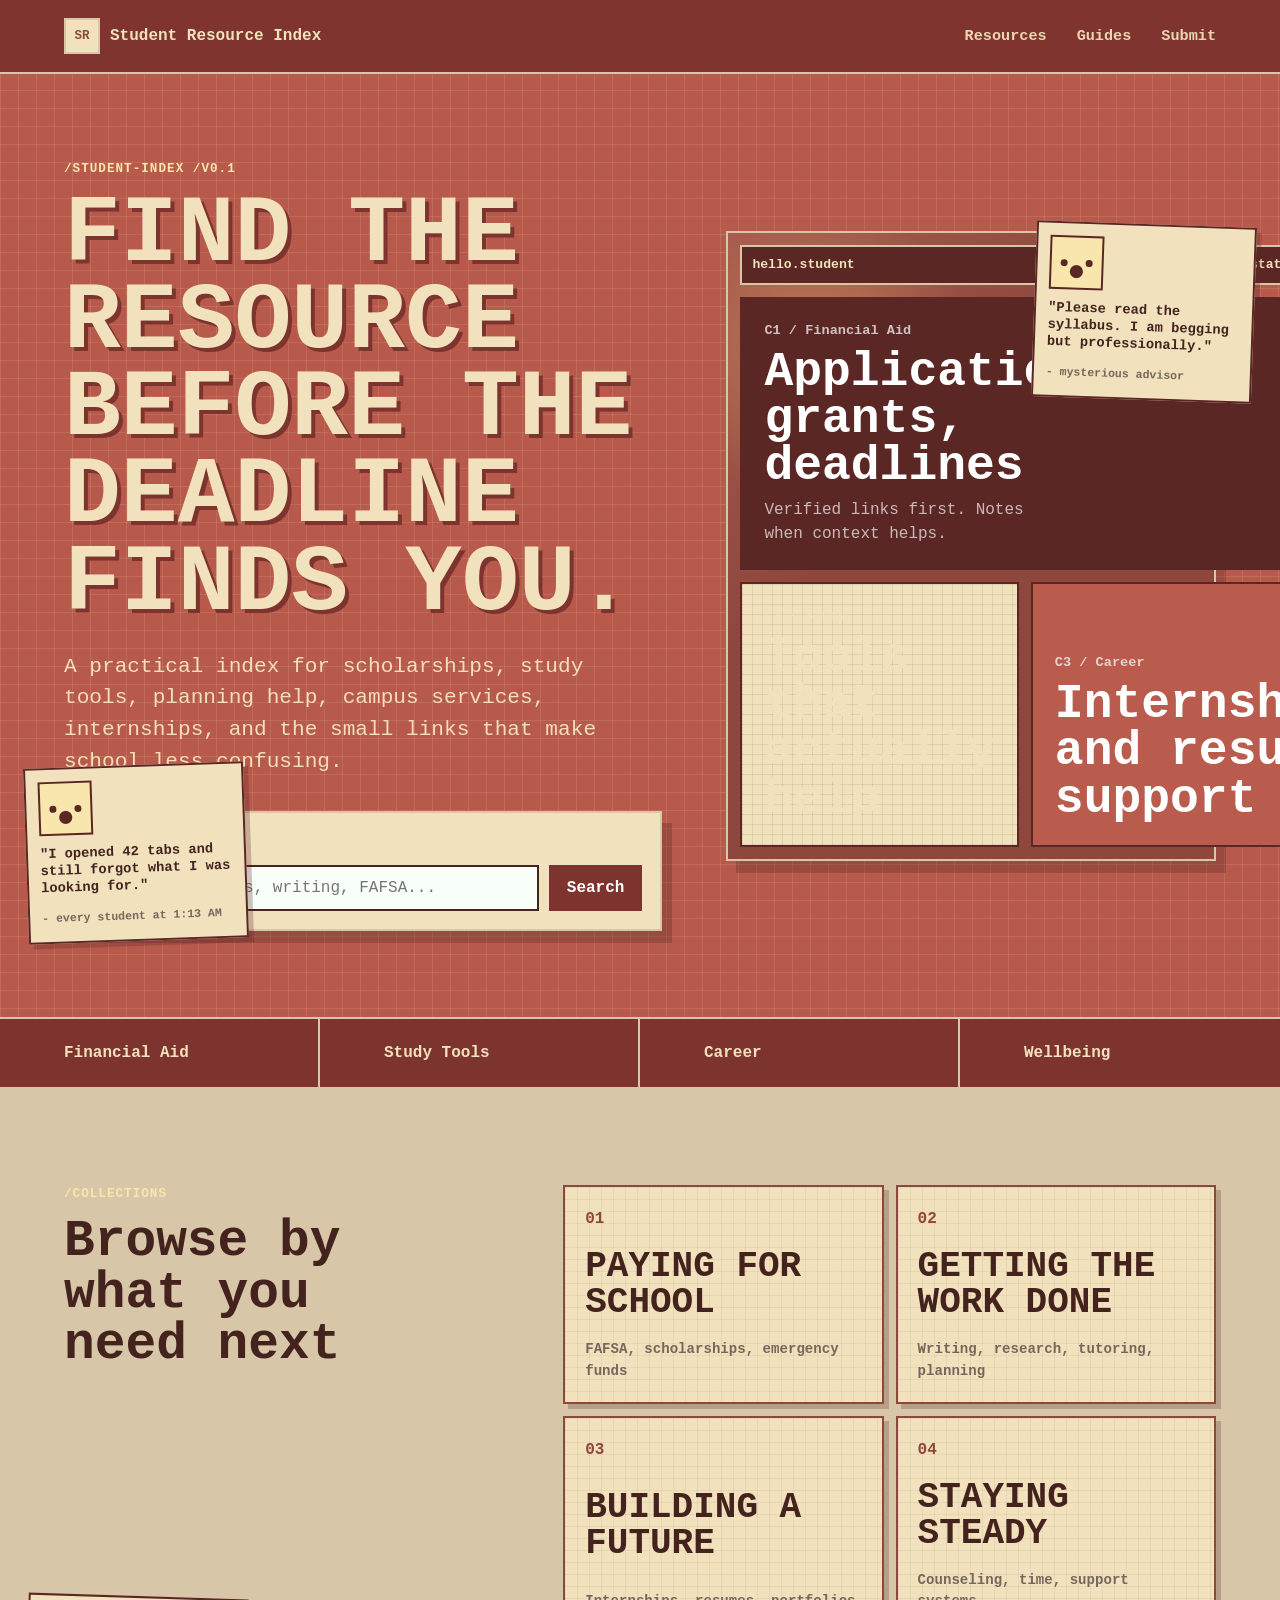
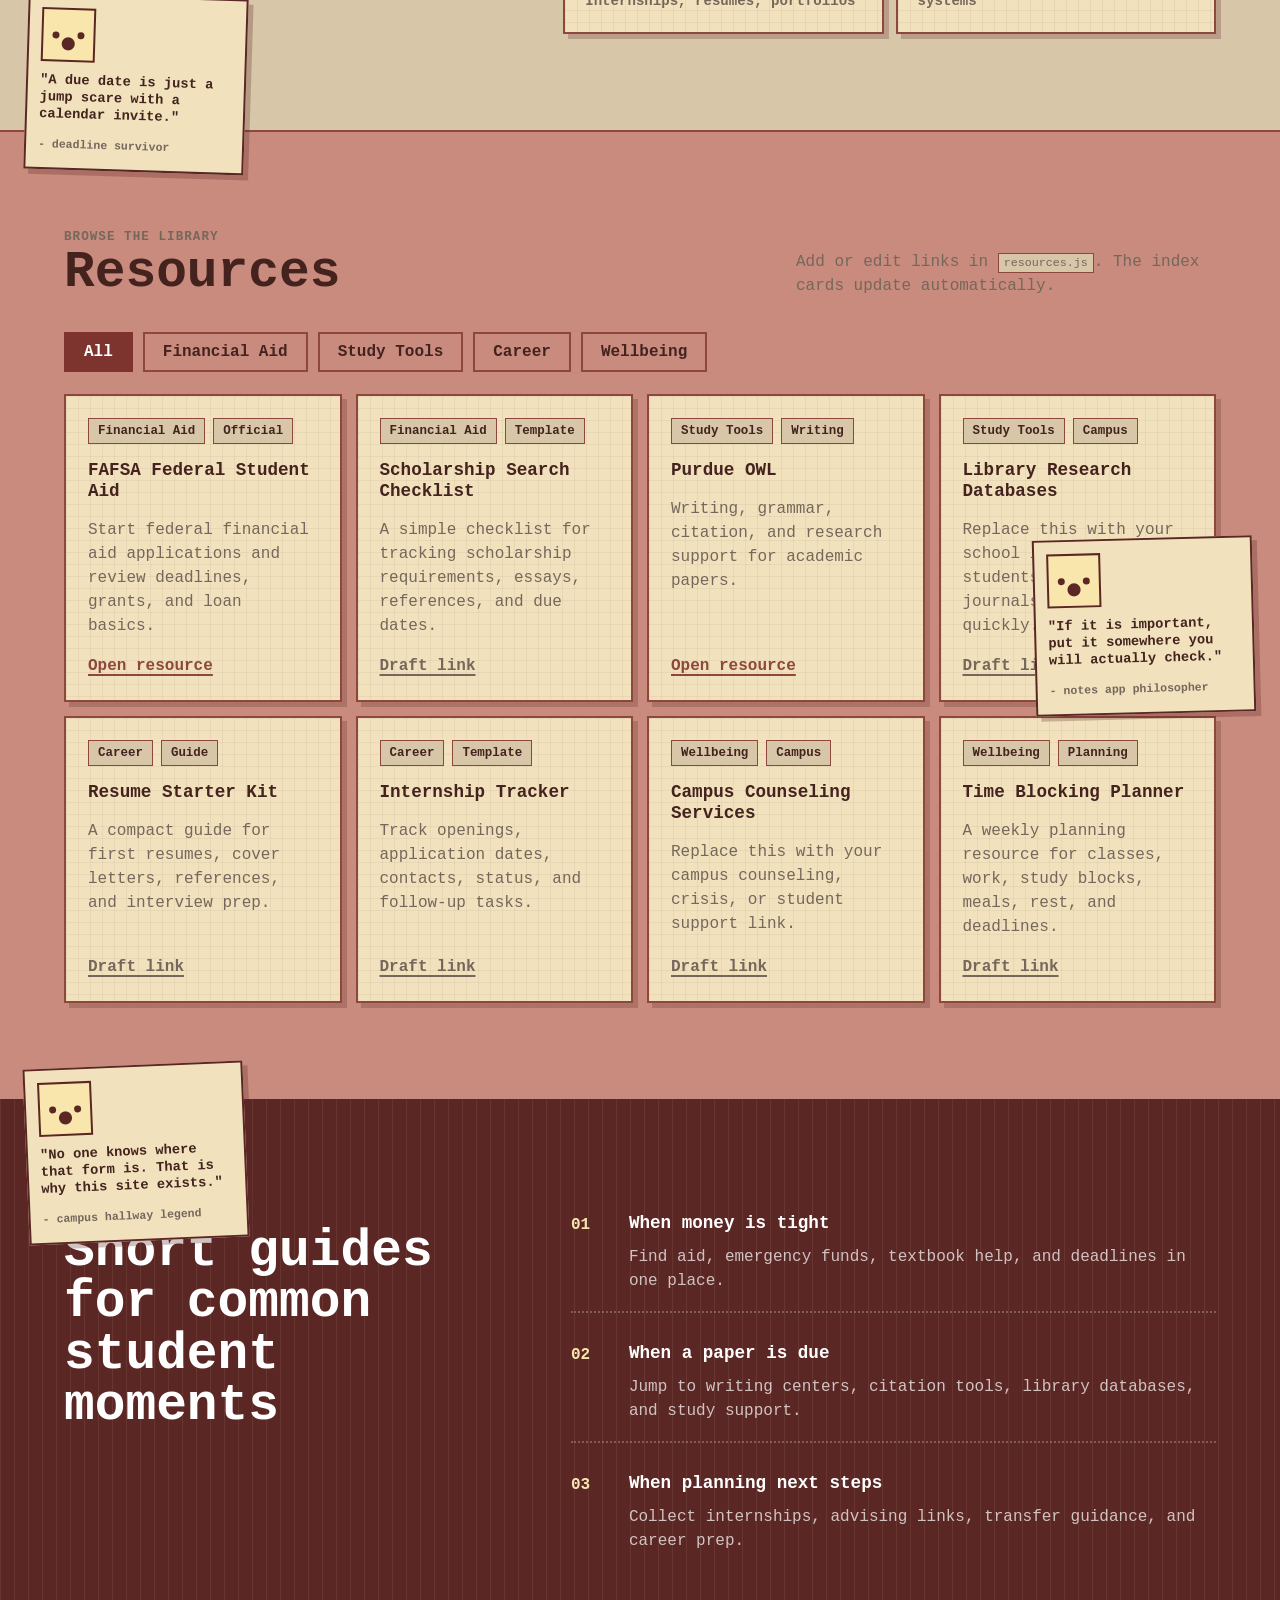
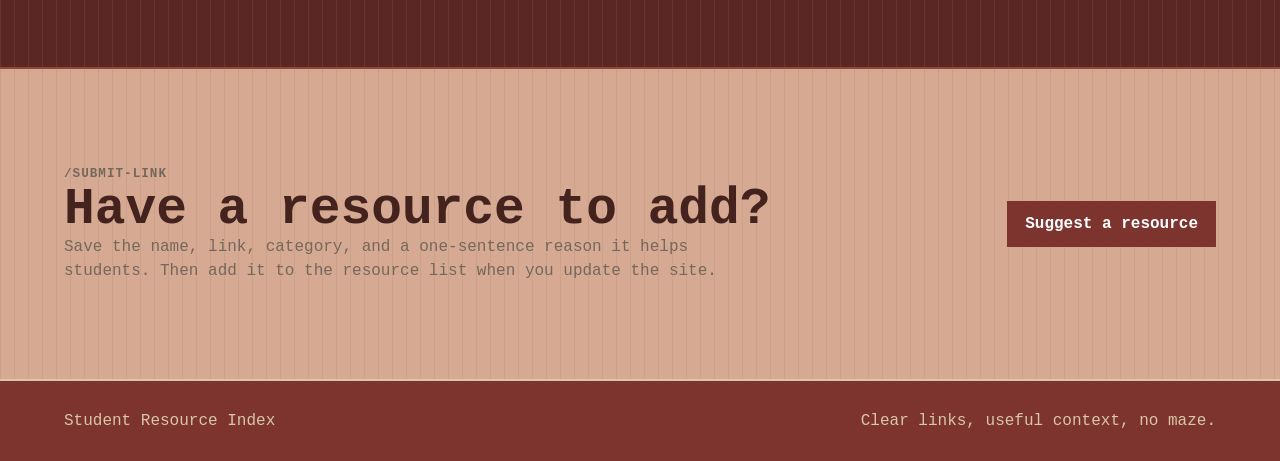
==== index.html @ ea6499f0 "Add files via upload" ====
<!doctype html>
<html lang="en">
  <head>
    <meta charset="utf-8">
    <meta name="viewport" content="width=device-width, initial-scale=1">
    <title>Student Resource Index</title>
    <meta
      name="description"
      content="A clear, searchable student resource index for classes, planning, financial aid, and campus life."
    >
    <link rel="stylesheet" href="styles.css">
  </head>
  <body>
    <header class="site-header">
      <a class="brand" href="#top" aria-label="Student Resource Library home">
        <span class="brand-mark" aria-hidden="true">SR</span>
        <span>Student Resource Index</span>
      </a>
      <nav class="top-nav" aria-label="Main navigation">
        <a href="#resources">Resources</a>
        <a href="#guides">Guides</a>
        <a href="#submit">Submit</a>
      </nav>
    </header>

    <main id="top">
      <section class="hero" aria-labelledby="hero-title">
        <div class="quote-slot quote-hero-left" data-quote-slot="hero-left"></div>
        <div class="hero-copy">
          <p class="eyebrow">/student-index /v0.1</p>
          <h1 id="hero-title">Find the resource before the deadline finds you.</h1>
          <p class="hero-text">
            A practical index for scholarships, study tools, planning help, campus services,
            internships, and the small links that make school less confusing.
          </p>
          <form class="search-panel" role="search">
            <label for="search">Search resources</label>
            <div class="search-row">
              <input id="search" name="search" type="search" placeholder="Try scholarships, writing, FAFSA..." autocomplete="off">
              <button type="submit">Search</button>
            </div>
          </form>
        </div>
        <div class="hero-visual" aria-label="Featured resource index cards">
          <div class="visual-window">
            <span>hello.student</span>
            <span>status: compiling</span>
          </div>
          <div class="visual-card visual-card-large">
            <span>C1 / Financial Aid</span>
            <strong>Applications, grants, deadlines</strong>
            <p>Verified links first. Notes when context helps.</p>
          </div>
          <div class="visual-stack">
            <div class="visual-card">
              <span>C2 / Study</span>
              <strong>Tools that actually help</strong>
            </div>
            <div class="visual-card accent">
              <span>C3 / Career</span>
              <strong>Internships and resume support</strong>
            </div>
          </div>
        </div>
        <div class="quote-slot quote-hero-right" data-quote-slot="hero-right"></div>
      </section>

      <section class="quick-links" aria-label="Popular topics">
        <a href="#resources" data-filter-link="Financial Aid">Financial Aid</a>
        <a href="#resources" data-filter-link="Study Tools">Study Tools</a>
        <a href="#resources" data-filter-link="Career">Career</a>
        <a href="#resources" data-filter-link="Wellbeing">Wellbeing</a>
      </section>

      <section class="collection-board" aria-labelledby="collections-title">
        <div class="quote-slot quote-collections-left" data-quote-slot="collections-left"></div>
        <div class="collection-heading">
          <p class="eyebrow">/collections</p>
          <h2 id="collections-title">Browse by what you need next</h2>
        </div>
        <div class="collection-grid">
          <a href="#resources" data-filter-link="Financial Aid">
            <span>01</span>
            <strong>Paying for school</strong>
            <small>FAFSA, scholarships, emergency funds</small>
          </a>
          <a href="#resources" data-filter-link="Study Tools">
            <span>02</span>
            <strong>Getting the work done</strong>
            <small>Writing, research, tutoring, planning</small>
          </a>
          <a href="#resources" data-filter-link="Career">
            <span>03</span>
            <strong>Building a future</strong>
            <small>Internships, resumes, portfolios</small>
          </a>
          <a href="#resources" data-filter-link="Wellbeing">
            <span>04</span>
            <strong>Staying steady</strong>
            <small>Counseling, time, support systems</small>
          </a>
        </div>
      </section>

      <section class="section-shell" id="resources" aria-labelledby="resources-title">
        <div class="quote-slot quote-resources-right" data-quote-slot="resources-right"></div>
        <div class="section-heading">
          <div>
            <p class="eyebrow">Browse the library</p>
            <h2 id="resources-title">Resources</h2>
          </div>
            <p>Add or edit links in <code>resources.js</code>. The index cards update automatically.</p>
        </div>

        <div class="filters" aria-label="Resource categories">
          <button class="filter-button active" type="button" data-filter="All">All</button>
          <button class="filter-button" type="button" data-filter="Financial Aid">Financial Aid</button>
          <button class="filter-button" type="button" data-filter="Study Tools">Study Tools</button>
          <button class="filter-button" type="button" data-filter="Career">Career</button>
          <button class="filter-button" type="button" data-filter="Wellbeing">Wellbeing</button>
        </div>

        <div class="resource-grid" id="resource-grid" aria-live="polite"></div>
        <p class="empty-state" id="empty-state" hidden>No matching resources yet. Try a different search or category.</p>
      </section>

      <section class="guide-band" id="guides" aria-labelledby="guides-title">
        <div class="quote-slot quote-guides-left" data-quote-slot="guides-left"></div>
        <div class="guide-intro">
          <p class="eyebrow">/field-notes</p>
          <h2 id="guides-title">Short guides for common student moments</h2>
        </div>
        <div class="guide-list">
          <article>
            <span>01</span>
            <h3>When money is tight</h3>
            <p>Find aid, emergency funds, textbook help, and deadlines in one place.</p>
          </article>
          <article>
            <span>02</span>
            <h3>When a paper is due</h3>
            <p>Jump to writing centers, citation tools, library databases, and study support.</p>
          </article>
          <article>
            <span>03</span>
            <h3>When planning next steps</h3>
            <p>Collect internships, advising links, transfer guidance, and career prep.</p>
          </article>
        </div>
      </section>

      <section class="submit-section" id="submit" aria-labelledby="submit-title">
        <div>
          <p class="eyebrow">/submit-link</p>
          <h2 id="submit-title">Have a resource to add?</h2>
          <p>
            Save the name, link, category, and a one-sentence reason it helps students.
            Then add it to the resource list when you update the site.
          </p>
        </div>
        <a class="submit-button" href="mailto:hello@example.com?subject=Student%20Resource%20Suggestion">Suggest a resource</a>
      </section>
    </main>

    <footer class="site-footer">
      <p>Student Resource Index</p>
      <p>Clear links, useful context, no maze.</p>
    </footer>

    <script src="resources.js"></script>
    <script src="quotes.js"></script>
    <script src="script.js"></script>
  </body>
</html>
---- styles.css ----
:root {
  --ink: #44231f;
  --muted: #75675c;
  --paper: #b75a4b;
  --surface: #f1e2bd;
  --surface-2: #d7c6a8;
  --line: #8e473d;
  --deep: #5b2725;
  --red: #b95b4d;
  --red-dark: #7d342f;
  --rose: #c16c5b;
  --wine: #8e473d;
  --acid: #f8e6ad;
  --aqua: #9aa6a4;
  --blue: #6f8787;
  --shadow: 10px 12px 0 rgba(91, 39, 37, 0.3);
}

* {
  box-sizing: border-box;
}

html {
  scroll-behavior: smooth;
}

body {
  margin: 0;
  background:
    linear-gradient(rgba(248, 230, 173, 0.12) 1px, transparent 1px),
    linear-gradient(90deg, rgba(248, 230, 173, 0.12) 1px, transparent 1px),
    var(--paper);
  background-size: 18px 18px;
  color: var(--ink);
  font-family: "Courier New", ui-monospace, SFMono-Regular, Menlo, Consolas, monospace;
  line-height: 1.5;
}

a {
  color: inherit;
}

.site-header {
  position: sticky;
  top: 0;
  z-index: 10;
  display: flex;
  align-items: center;
  justify-content: space-between;
  gap: 24px;
  padding: 18px clamp(18px, 5vw, 72px);
  background: rgba(125, 52, 47, 0.96);
  border-bottom: 2px solid var(--surface-2);
  backdrop-filter: blur(12px);
}

.brand,
.top-nav {
  display: flex;
  align-items: center;
}

.brand {
  gap: 10px;
  font-weight: 780;
  text-decoration: none;
  color: var(--surface);
}

.brand-mark {
  display: grid;
  width: 36px;
  height: 36px;
  place-items: center;
  background: var(--surface);
  color: var(--wine);
  border: 2px solid var(--surface-2);
  border-radius: 0;
  font-size: 0.78rem;
  letter-spacing: 0;
}

.top-nav {
  gap: clamp(14px, 3vw, 30px);
  color: #ead7b0;
  font-size: 0.95rem;
  font-weight: 700;
}

.top-nav a {
  text-decoration: none;
}

.top-nav a:hover,
.top-nav a:focus-visible {
  color: white;
}

.hero {
  position: relative;
  display: grid;
  grid-template-columns: minmax(0, 1.1fr) minmax(320px, 0.9fr);
  gap: clamp(28px, 5vw, 64px);
  align-items: center;
  min-height: calc(100vh - 74px);
  padding: clamp(42px, 7vw, 86px) clamp(18px, 5vw, 72px);
  color: var(--surface);
}

.collection-board,
.section-shell,
.guide-band {
  position: relative;
}

.side-quote {
  position: absolute;
  z-index: 1;
  display: grid;
  width: min(220px, 18vw);
  gap: 10px;
  padding: 12px;
  background: var(--surface);
  border: 2px solid var(--deep);
  box-shadow: 5px 5px 0 rgba(91, 39, 37, 0.28);
  color: var(--ink);
  transform: rotate(var(--quote-angle, -2deg));
}

.quote-slot {
  display: contents;
}

.quote-hero-left .side-quote {
  left: clamp(14px, 2vw, 26px);
  bottom: clamp(18px, 6vw, 80px);
  --quote-angle: -2deg;
}

.quote-hero-right .side-quote {
  right: clamp(14px, 2vw, 26px);
  top: clamp(96px, 14vw, 150px);
  --quote-angle: 2deg;
}

.quote-collections-left .side-quote {
  left: clamp(14px, 2vw, 28px);
  bottom: -42px;
  --quote-angle: 1.8deg;
}

.quote-resources-right .side-quote {
  right: clamp(14px, 2vw, 28px);
  top: 42%;
  --quote-angle: -1.5deg;
}

.quote-guides-left .side-quote {
  left: clamp(14px, 2vw, 28px);
  top: -34px;
  --quote-angle: -2.4deg;
}

.quote-face {
  display: grid;
  width: 54px;
  height: 54px;
  grid-template-columns: 1fr 1fr;
  place-items: center;
  background:
    radial-gradient(circle at 50% 68%, var(--deep) 0 6px, transparent 7px),
    var(--acid);
  border: 2px solid var(--deep);
}

.quote-face span {
  width: 7px;
  height: 7px;
  background: var(--deep);
  border-radius: 50%;
}

.side-quote img {
  width: 54px;
  height: 54px;
  object-fit: cover;
  border: 2px solid var(--deep);
  filter: contrast(1.1) saturate(0.85);
}

.side-quote blockquote {
  margin: 0;
}

.side-quote p {
  margin: 0 0 8px;
  font-size: 0.86rem;
  font-weight: 800;
  line-height: 1.25;
}

.side-quote cite {
  color: var(--muted);
  font-size: 0.72rem;
  font-style: normal;
  font-weight: 800;
}

.hero-copy {
  max-width: 760px;
}

.eyebrow {
  margin: 0 0 12px;
  color: var(--acid);
  font-size: 0.79rem;
  font-weight: 800;
  letter-spacing: 0.08em;
  text-transform: uppercase;
}

h1,
h2,
h3,
p {
  overflow-wrap: anywhere;
}

h1 {
  max-width: 13ch;
  margin: 0;
  font-size: clamp(3rem, 7.4vw, 7rem);
  line-height: 0.92;
  letter-spacing: 0;
  text-transform: uppercase;
  text-shadow: 4px 4px 0 var(--red-dark);
}

h2 {
  margin: 0;
  font-size: clamp(2rem, 4vw, 4.2rem);
  line-height: 1;
  letter-spacing: 0;
}

h3 {
  margin: 0;
  font-size: 1.1rem;
  line-height: 1.2;
}

.hero-text {
  max-width: 720px;
  margin: 24px 0 0;
  color: #f4dfb8;
  font-size: clamp(1.05rem, 2vw, 1.32rem);
}

.search-panel {
  max-width: 680px;
  margin-top: 34px;
  padding: 18px;
  background: var(--surface);
  border: 2px solid var(--surface-2);
  border-radius: 0;
  box-shadow: var(--shadow);
}

.search-panel label {
  display: block;
  margin-bottom: 10px;
  font-weight: 750;
  color: var(--wine);
}

.search-row {
  display: grid;
  grid-template-columns: minmax(0, 1fr) auto;
  gap: 10px;
}

input,
button,
.submit-button {
  min-height: 46px;
  border-radius: 0;
  font: inherit;
}

input {
  width: 100%;
  border: 2px solid var(--ink);
  padding: 0 14px;
  background: #f8fff9;
}

button,
.submit-button {
  border: 0;
  background: var(--red-dark);
  color: white;
  padding: 0 18px;
  font-weight: 750;
  cursor: pointer;
  text-decoration: none;
}

button:hover,
.submit-button:hover {
  background: var(--red-dark);
}

.hero-visual {
  display: grid;
  grid-template-columns: 1fr;
  gap: 12px;
  min-height: 480px;
  padding: 12px;
  background:
    radial-gradient(circle at 20% 20%, rgba(255, 217, 118, 0.32), transparent 24%),
    linear-gradient(135deg, rgba(193, 108, 91, 0.55), transparent 38%),
    #8e473d;
  border: 2px solid var(--surface-2);
  border-radius: 0;
  box-shadow: var(--shadow);
}

.visual-window {
  display: flex;
  justify-content: space-between;
  gap: 12px;
  padding: 8px 10px;
  background: var(--deep);
  color: var(--surface);
  border: 2px solid var(--surface-2);
  font-size: 0.82rem;
  font-weight: 800;
}

.visual-stack {
  display: grid;
  grid-template-columns: 1fr 1fr;
  gap: 12px;
}

.visual-card {
  display: flex;
  min-height: 180px;
  flex-direction: column;
  justify-content: flex-end;
  gap: 8px;
  padding: 22px;
  background:
    linear-gradient(90deg, rgba(91, 39, 37, 0.1) 1px, transparent 1px),
    linear-gradient(rgba(91, 39, 37, 0.1) 1px, transparent 1px),
    var(--surface);
  background-size: 10px 10px;
  border: 2px solid var(--deep);
  border-radius: 0;
}

.visual-card-large {
  min-height: 250px;
  background: var(--deep);
  color: white;
}

.visual-card.accent {
  background: var(--red);
  color: white;
}

.visual-card span {
  color: inherit;
  font-size: 0.85rem;
  font-weight: 800;
  opacity: 0.72;
}

.visual-card strong {
  max-width: 13ch;
  font-size: clamp(1.45rem, 4vw, 3rem);
  line-height: 0.98;
  letter-spacing: 0;
}

.visual-card p {
  max-width: 30ch;
  margin: 0;
  color: rgba(255, 255, 255, 0.68);
}

.quick-links {
  display: grid;
  grid-template-columns: repeat(4, minmax(0, 1fr));
  border-top: 2px solid var(--surface-2);
  border-bottom: 2px solid var(--surface-2);
  background: var(--red-dark);
}

.quick-links a {
  padding: 22px clamp(18px, 5vw, 72px);
  border-right: 2px solid var(--surface-2);
  color: var(--surface);
  font-weight: 760;
  text-decoration: none;
}

.quick-links a:last-child {
  border-right: 0;
}

.quick-links a:hover,
.quick-links a:focus-visible {
  background: var(--rose);
}

.section-shell,
.collection-board,
.guide-band,
.submit-section {
  padding: clamp(54px, 8vw, 96px) clamp(18px, 5vw, 72px);
}

.collection-board {
  display: grid;
  grid-template-columns: minmax(240px, 0.8fr) minmax(0, 1.2fr);
  gap: clamp(24px, 5vw, 64px);
  align-items: start;
  background: var(--surface-2);
  border-bottom: 2px solid var(--wine);
}

.collection-heading h2 {
  max-width: 9ch;
}

.collection-grid {
  display: grid;
  grid-template-columns: repeat(2, minmax(0, 1fr));
  gap: 12px;
}

.collection-grid a {
  display: grid;
  min-height: 160px;
  align-content: space-between;
  gap: 18px;
  padding: 20px;
  background:
    linear-gradient(90deg, rgba(75, 15, 25, 0.06) 1px, transparent 1px),
    linear-gradient(rgba(75, 15, 25, 0.06) 1px, transparent 1px),
    var(--surface);
  background-size: 12px 12px;
  border: 2px solid var(--wine);
  box-shadow: 5px 5px 0 rgba(75, 15, 25, 0.22);
  color: var(--ink);
  text-decoration: none;
}

.collection-grid a:hover,
.collection-grid a:focus-visible {
  background: var(--wine);
  color: var(--surface);
}

.collection-grid span {
  color: var(--wine);
  font-weight: 900;
}

.collection-grid a:hover span,
.collection-grid a:focus-visible span,
.collection-grid a:hover small,
.collection-grid a:focus-visible small {
  color: var(--surface-2);
}

.collection-grid strong {
  max-width: 14ch;
  font-size: clamp(1.35rem, 3vw, 2.25rem);
  line-height: 1;
  text-transform: uppercase;
}

.collection-grid small {
  color: var(--muted);
  font-size: 0.88rem;
  font-weight: 700;
}

.section-shell {
  background: #c88b7d;
}

.section-heading,
.submit-section {
  display: grid;
  grid-template-columns: minmax(0, 1fr) minmax(260px, 420px);
  gap: 24px;
  align-items: end;
}

.section-heading p,
.submit-section p {
  margin: 0;
  color: var(--muted);
}

code {
  background: var(--surface-2);
  border: 1px solid var(--line);
  border-radius: 0;
  padding: 2px 5px;
  font-size: 0.9em;
}

.filters {
  display: flex;
  flex-wrap: wrap;
  gap: 10px;
  margin: 34px 0 22px;
}

.filter-button {
  min-height: 40px;
  background: transparent;
  border: 2px solid var(--wine);
  color: var(--ink);
}

.filter-button.active {
  background: var(--red-dark);
  border-color: var(--red-dark);
  color: white;
}

.resource-grid {
  display: grid;
  grid-template-columns: repeat(4, minmax(0, 1fr));
  gap: 14px;
}

.resource-card {
  display: flex;
  min-height: 270px;
  flex-direction: column;
  gap: 16px;
  padding: 22px;
  background:
    linear-gradient(90deg, rgba(91, 39, 37, 0.06) 1px, transparent 1px),
    linear-gradient(rgba(91, 39, 37, 0.06) 1px, transparent 1px),
    var(--surface);
  background-size: 12px 12px;
  border: 2px solid var(--wine);
  border-radius: 0;
  box-shadow: 5px 5px 0 rgba(91, 39, 37, 0.24);
}

.resource-card p {
  margin: 0;
  color: var(--muted);
}

.resource-card a {
  margin-top: auto;
  color: var(--wine);
  font-weight: 760;
  text-decoration-thickness: 2px;
  text-underline-offset: 4px;
}

.resource-card .disabled-link {
  color: var(--muted);
  cursor: default;
}

.card-meta {
  display: flex;
  flex-wrap: wrap;
  gap: 8px;
}

.card-meta span {
  display: inline-flex;
  align-items: center;
  min-height: 26px;
  padding: 0 9px;
  background: var(--surface-2);
  border: 1px solid var(--line);
  border-radius: 0;
  color: var(--ink);
  font-size: 0.78rem;
  font-weight: 760;
}

.empty-state {
  padding: 28px;
  background: var(--surface);
  border: 2px dashed var(--ink);
  border-radius: 0;
  color: var(--muted);
}

.guide-band {
  display: grid;
  grid-template-columns: minmax(260px, 0.8fr) minmax(0, 1.2fr);
  gap: clamp(26px, 6vw, 78px);
  background:
    linear-gradient(90deg, rgba(248, 230, 173, 0.08) 1px, transparent 1px),
    var(--deep);
  background-size: 14px 14px;
  color: white;
}

.guide-band .eyebrow {
  color: var(--acid);
}

.guide-list {
  display: grid;
  gap: 12px;
}

.guide-list article {
  display: grid;
  grid-template-columns: 44px minmax(0, 1fr);
  gap: 14px;
  padding: 18px 0;
  border-bottom: 2px dotted rgba(255, 255, 255, 0.24);
}

.guide-list article:last-child {
  border-bottom: 0;
}

.guide-list span {
  color: var(--acid);
  font-weight: 800;
}

.guide-list p {
  grid-column: 2;
  margin: -6px 0 0;
  color: rgba(255, 255, 255, 0.72);
}

.submit-section {
  align-items: center;
  background:
    linear-gradient(90deg, rgba(91, 39, 37, 0.08) 1px, transparent 1px),
    #d6aa92;
  background-size: 14px 14px;
  border-top: 2px solid var(--wine);
}

.submit-button {
  display: inline-flex;
  align-items: center;
  justify-content: center;
  justify-self: end;
}

.site-footer {
  display: flex;
  justify-content: space-between;
  gap: 20px;
  padding: 28px clamp(18px, 5vw, 72px);
  background: var(--red-dark);
  border-top: 2px solid var(--surface-2);
  color: var(--surface-2);
}

.site-footer p {
  margin: 0;
}

@media (max-width: 980px) {
  .hero,
  .section-heading,
  .collection-board,
  .guide-band,
  .submit-section {
    grid-template-columns: 1fr;
  }

  .hero {
    min-height: auto;
  }

  .side-quote {
    position: static;
    width: 100%;
    transform: none;
  }

  .quote-hero-left {
    order: 3;
  }

  .quote-hero-right {
    order: 4;
  }

  .quote-collections-left,
  .quote-resources-right,
  .quote-guides-left {
    display: block;
    margin-bottom: 22px;
  }

  h1 {
    max-width: 11ch;
  }

  .resource-grid {
    grid-template-columns: repeat(2, minmax(0, 1fr));
  }

  .quick-links {
    grid-template-columns: repeat(2, minmax(0, 1fr));
  }

  .submit-button {
    justify-self: start;
  }
}

@media (max-width: 680px) {
  .site-header,
  .site-footer {
    align-items: flex-start;
    flex-direction: column;
  }

  .top-nav {
    width: 100%;
    justify-content: space-between;
  }

  .search-row,
  .visual-stack,
  .collection-grid,
  .resource-grid,
  .quick-links {
    grid-template-columns: 1fr;
  }

  .hero-visual {
    min-height: 0;
  }

  .visual-card,
  .visual-card-large {
    min-height: 170px;
  }

  .quick-links a {
    border-right: 0;
    border-bottom: 2px solid var(--surface-2);
  }
}
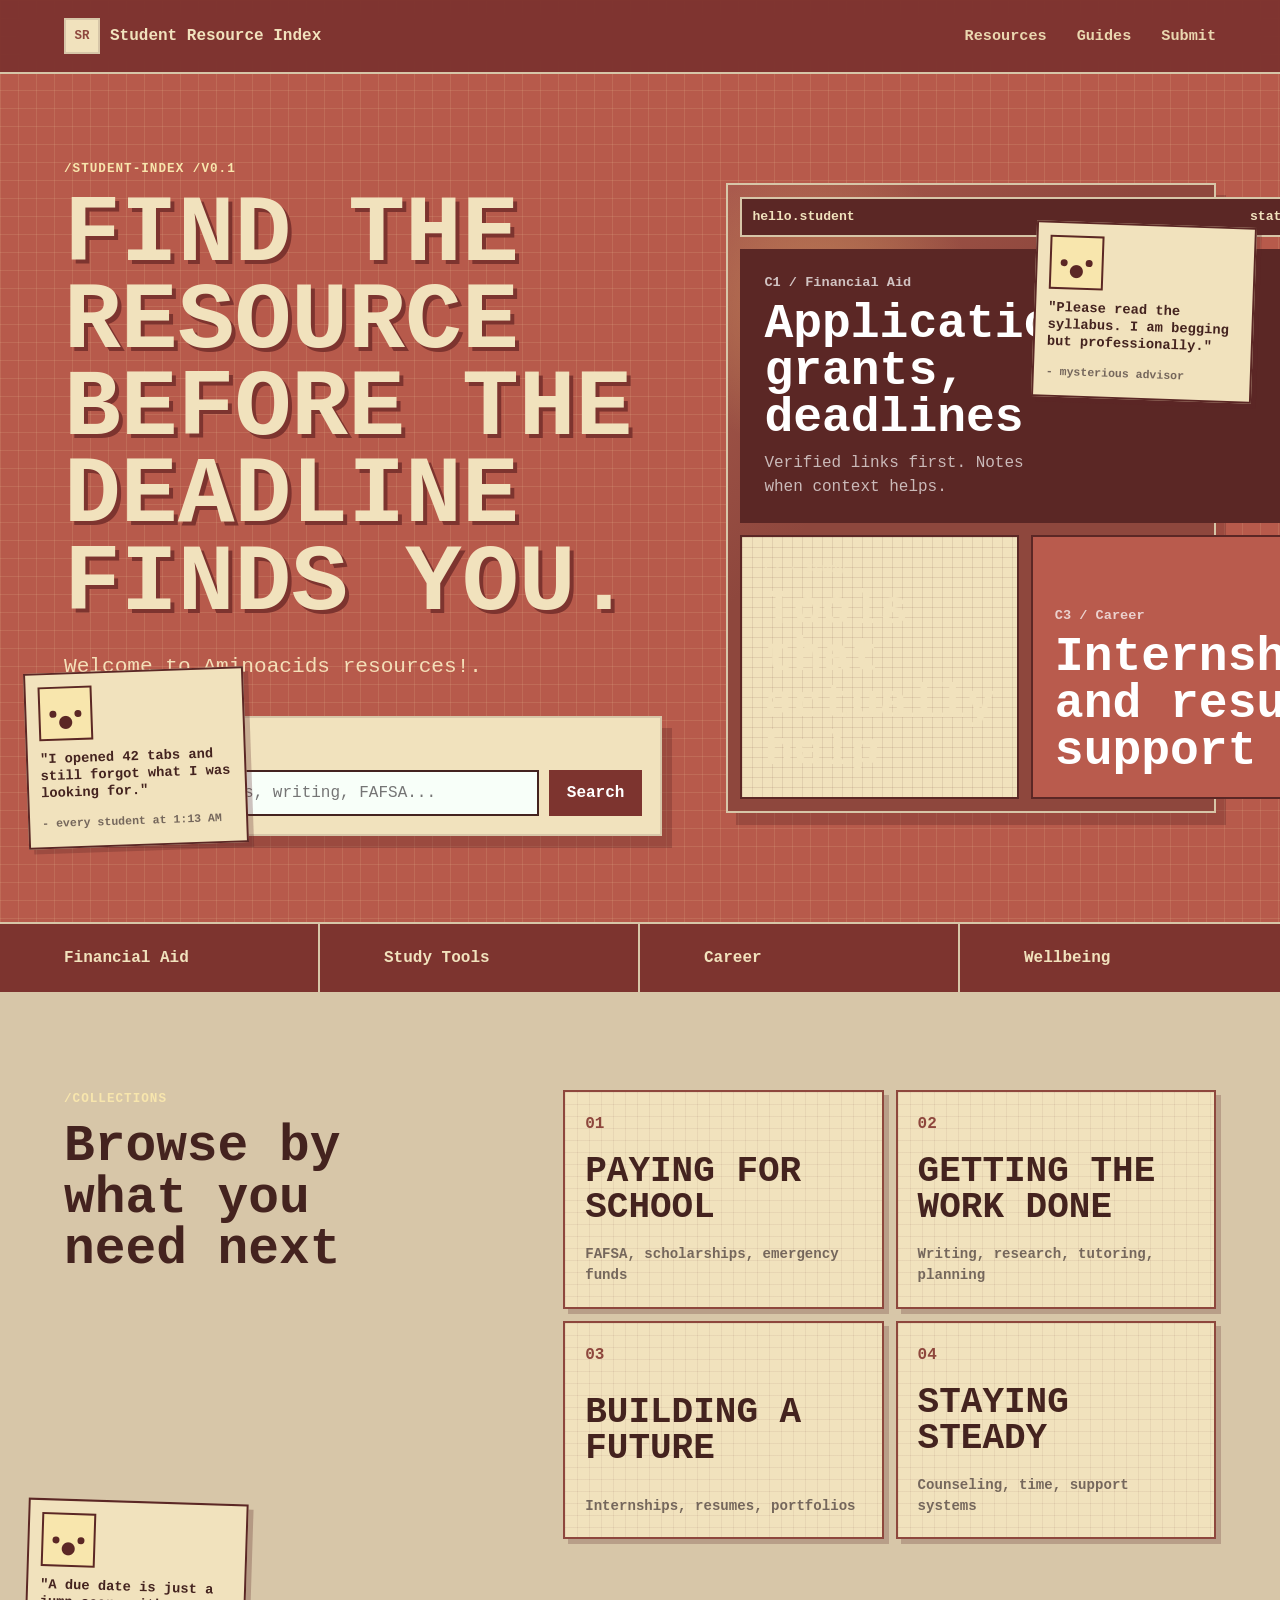
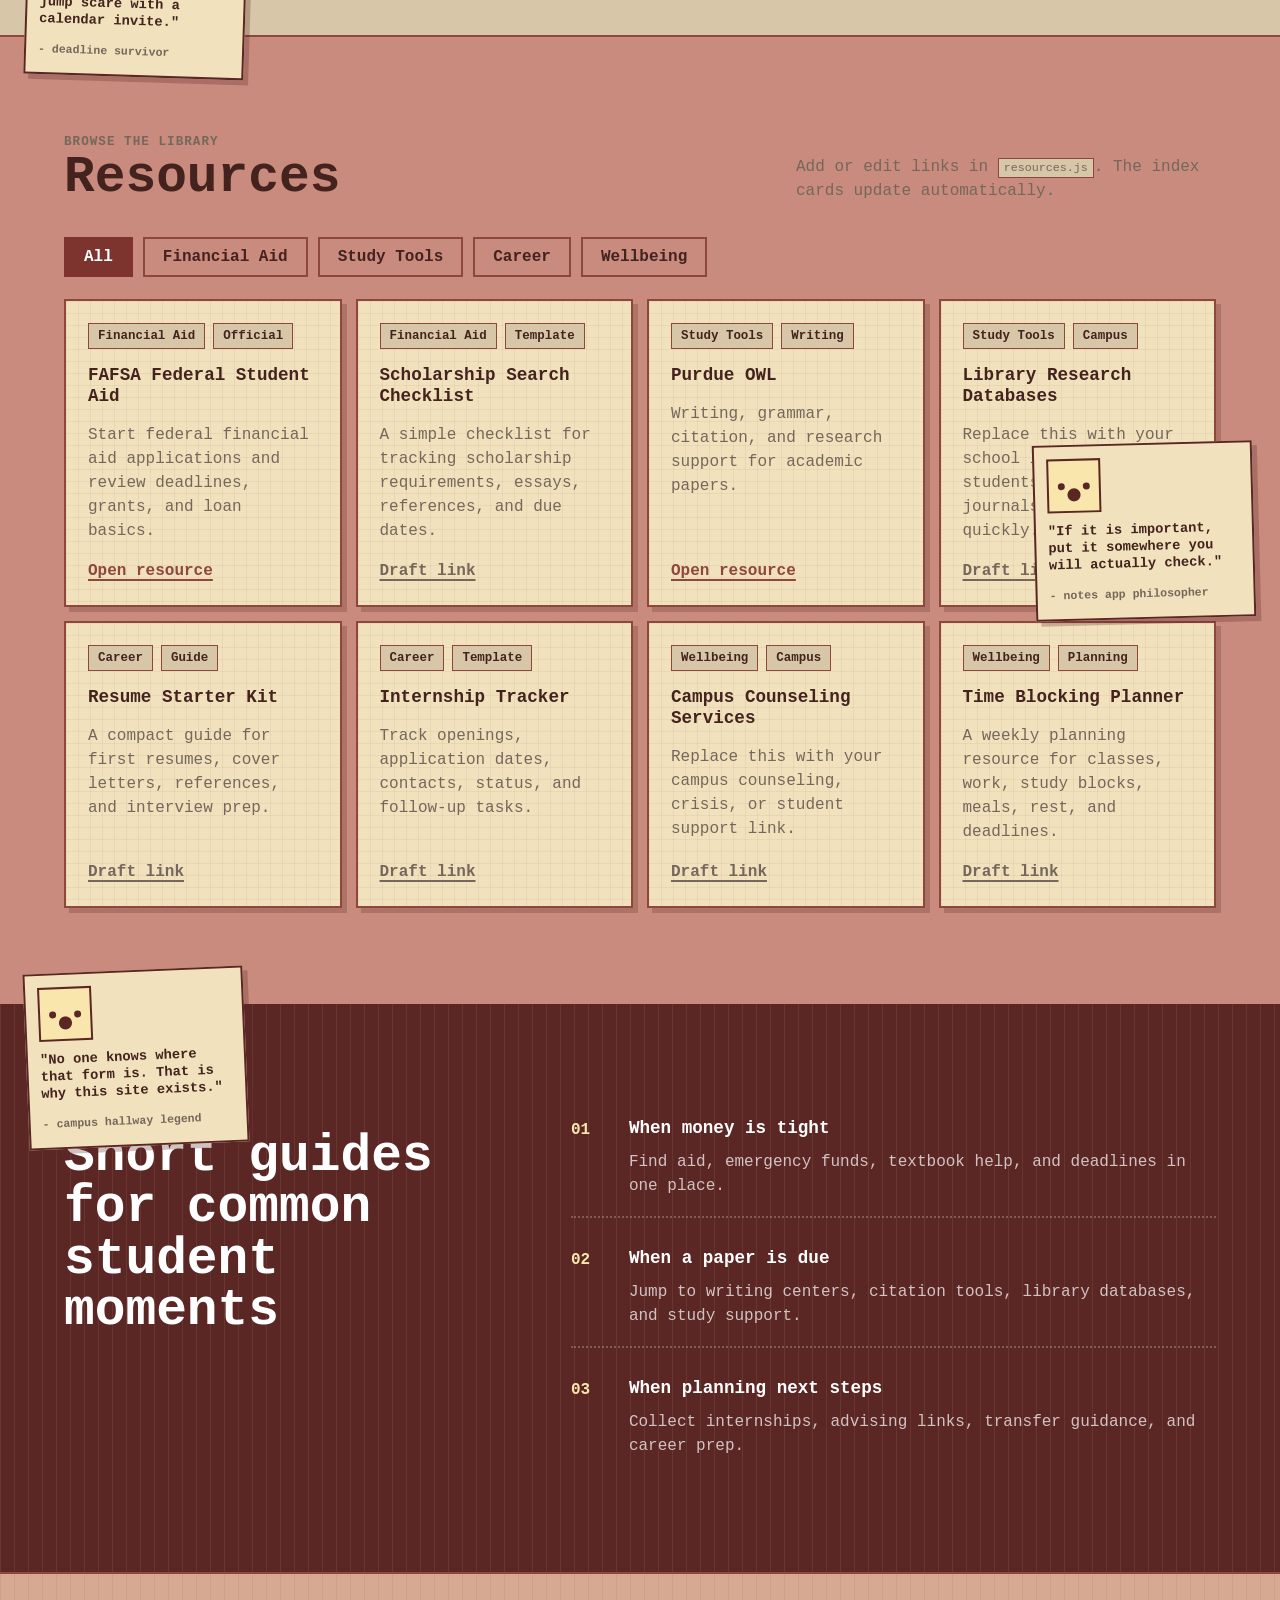
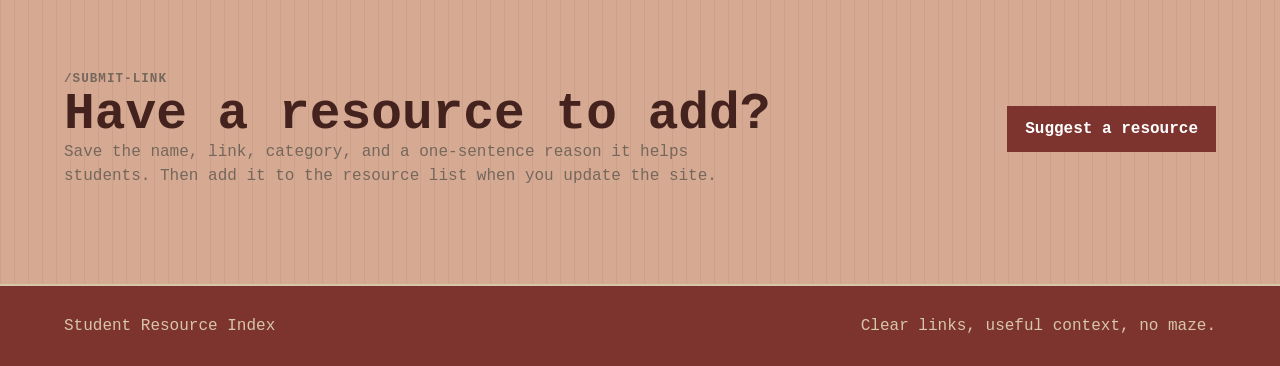
==== commit e6fd86d1: "Change hero text in index.html Updated the hero text to welcome users to Aminoacids resources." ====
--- a/index.html
+++ b/index.html
@@ -30,8 +30,7 @@
           <p class="eyebrow">/student-index /v0.1</p>
           <h1 id="hero-title">Find the resource before the deadline finds you.</h1>
           <p class="hero-text">
-            A practical index for scholarships, study tools, planning help, campus services,
-            internships, and the small links that make school less confusing.
+          Welcome to Aminoacids resources!.
           </p>
           <form class="search-panel" role="search">
             <label for="search">Search resources</label>
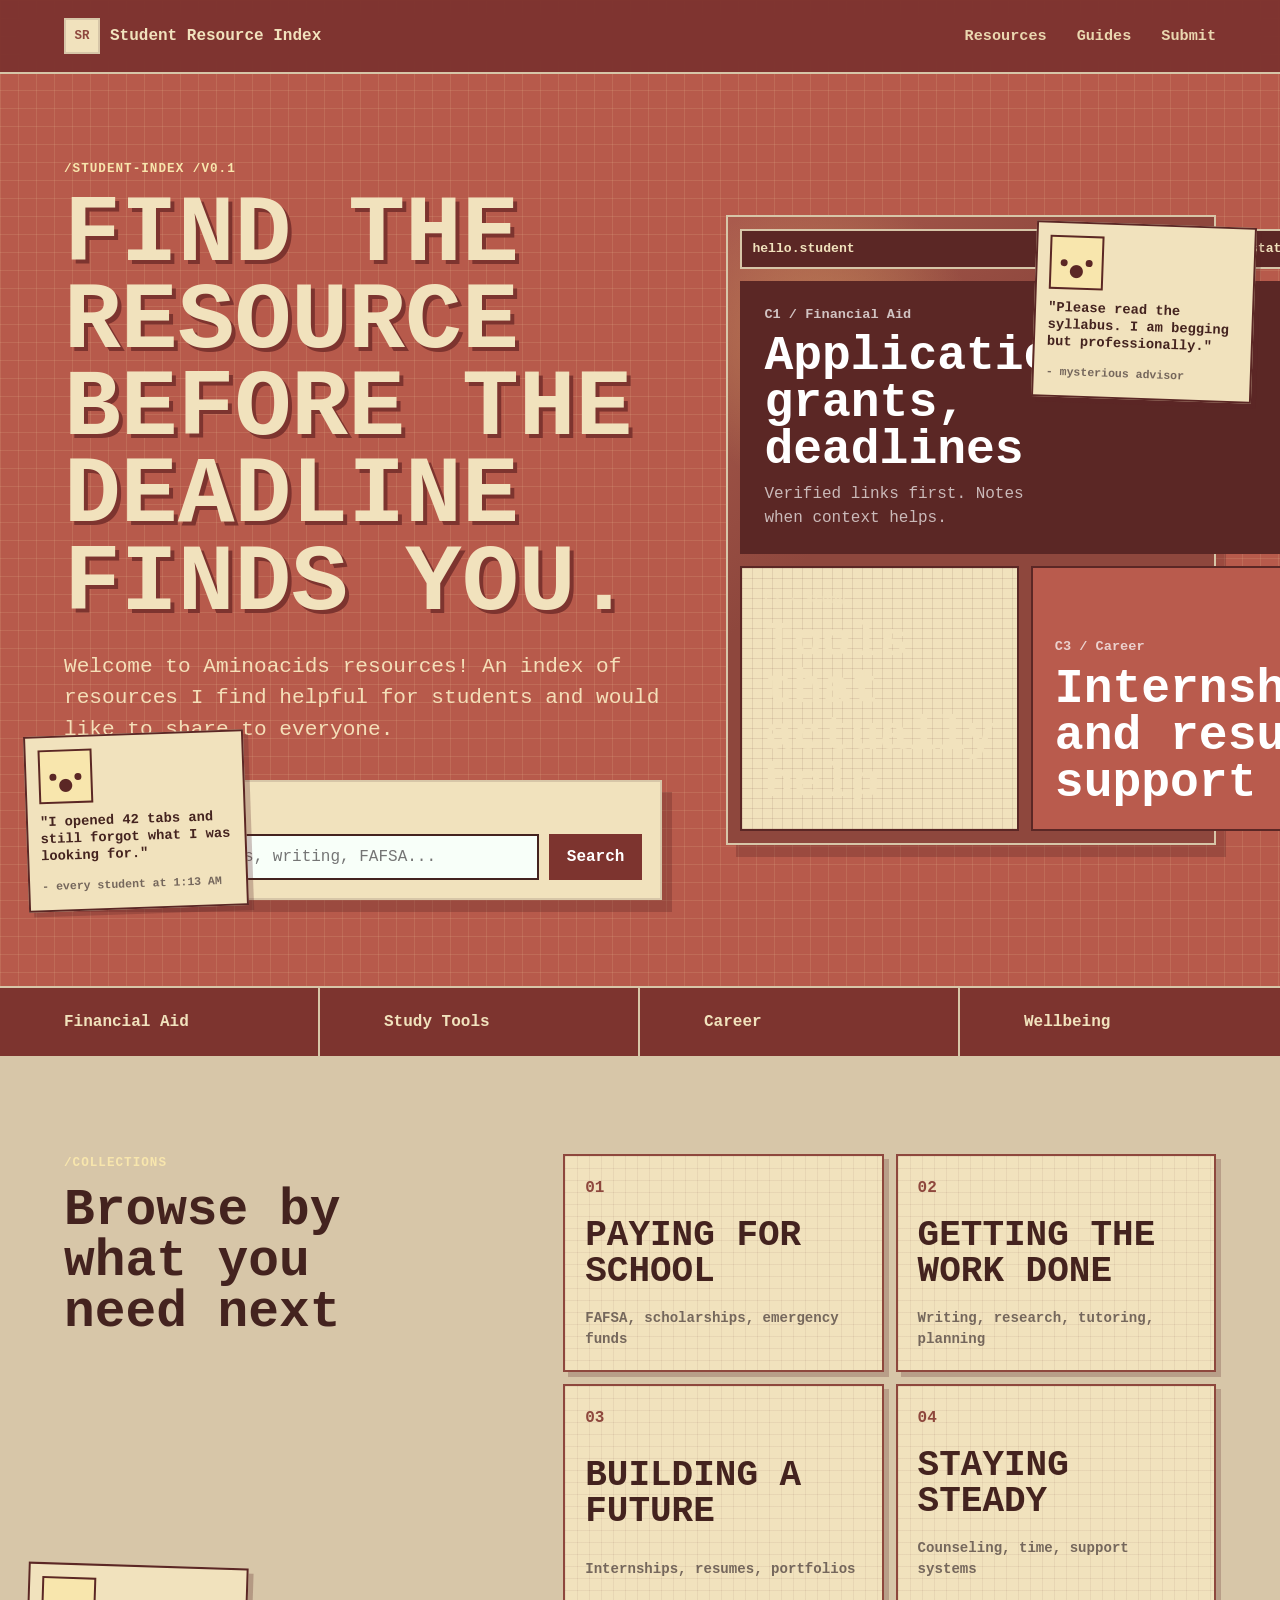
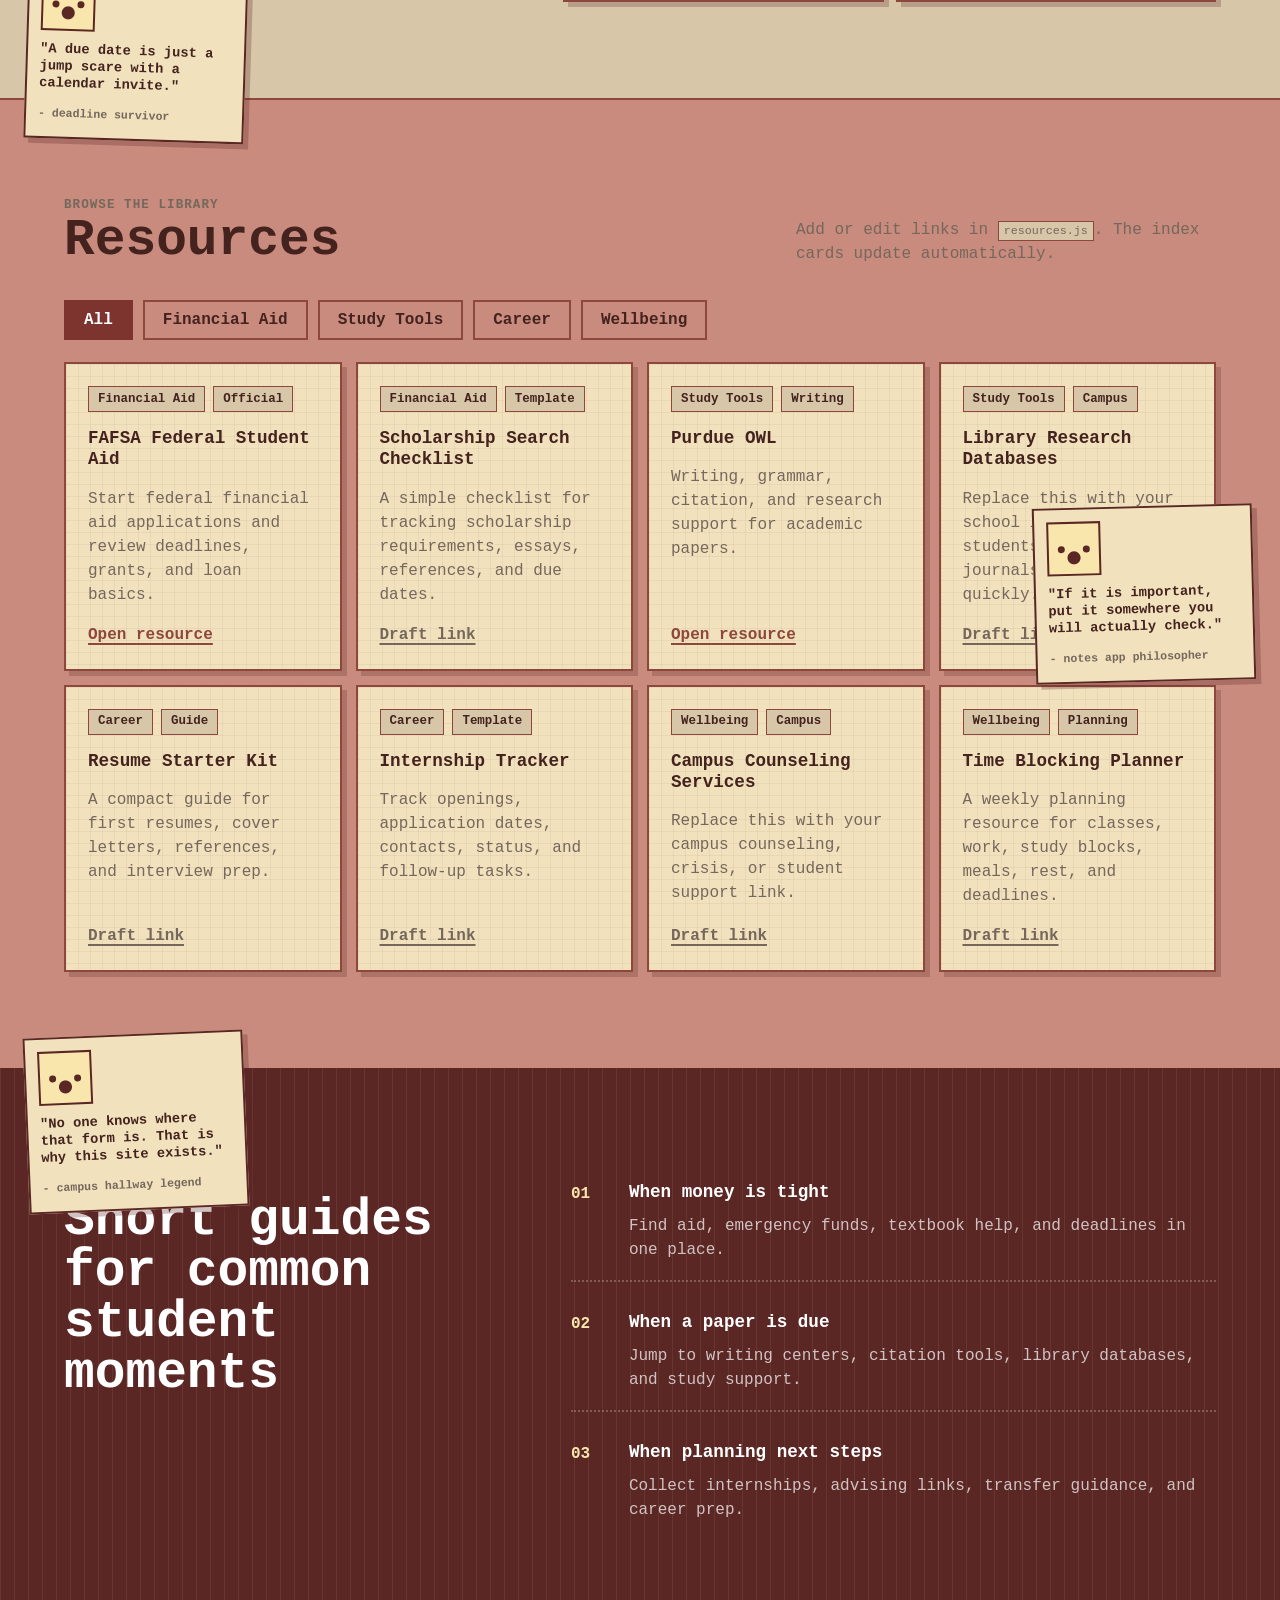
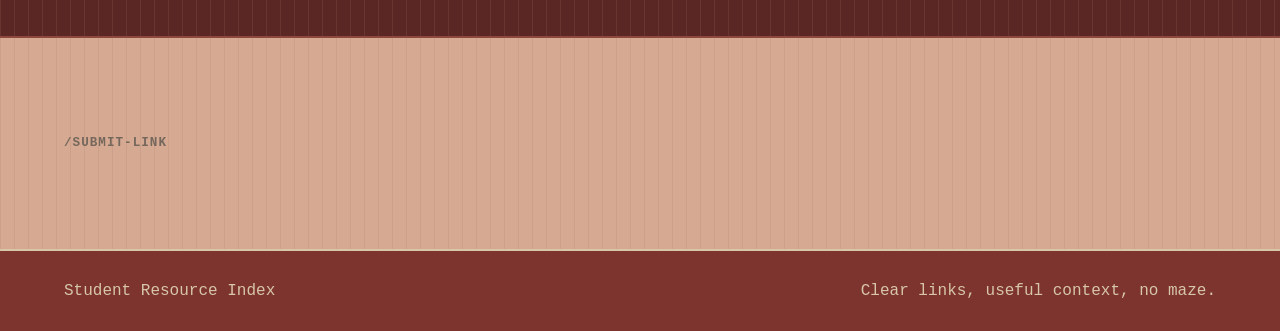
==== commit 45731a70: "Update index.html" ====
--- a/index.html
+++ b/index.html
@@ -30,7 +30,7 @@
           <p class="eyebrow">/student-index /v0.1</p>
           <h1 id="hero-title">Find the resource before the deadline finds you.</h1>
           <p class="hero-text">
-          Welcome to Aminoacids resources!.
+          Welcome to Aminoacids resources! An index of resources I find helpful for students and would like to share to everyone.
           </p>
           <form class="search-panel" role="search">
             <label for="search">Search resources</label>
@@ -151,13 +151,12 @@
       <section class="submit-section" id="submit" aria-labelledby="submit-title">
         <div>
           <p class="eyebrow">/submit-link</p>
-          <h2 id="submit-title">Have a resource to add?</h2>
+          <h2 id="submit-title"></h2>
           <p>
-            Save the name, link, category, and a one-sentence reason it helps students.
-            Then add it to the resource list when you update the site.
+
           </p>
         </div>
-        <a class="submit-button" href="mailto:hello@example.com?subject=Student%20Resource%20Suggestion">Suggest a resource</a>
+        
       </section>
     </main>
 
